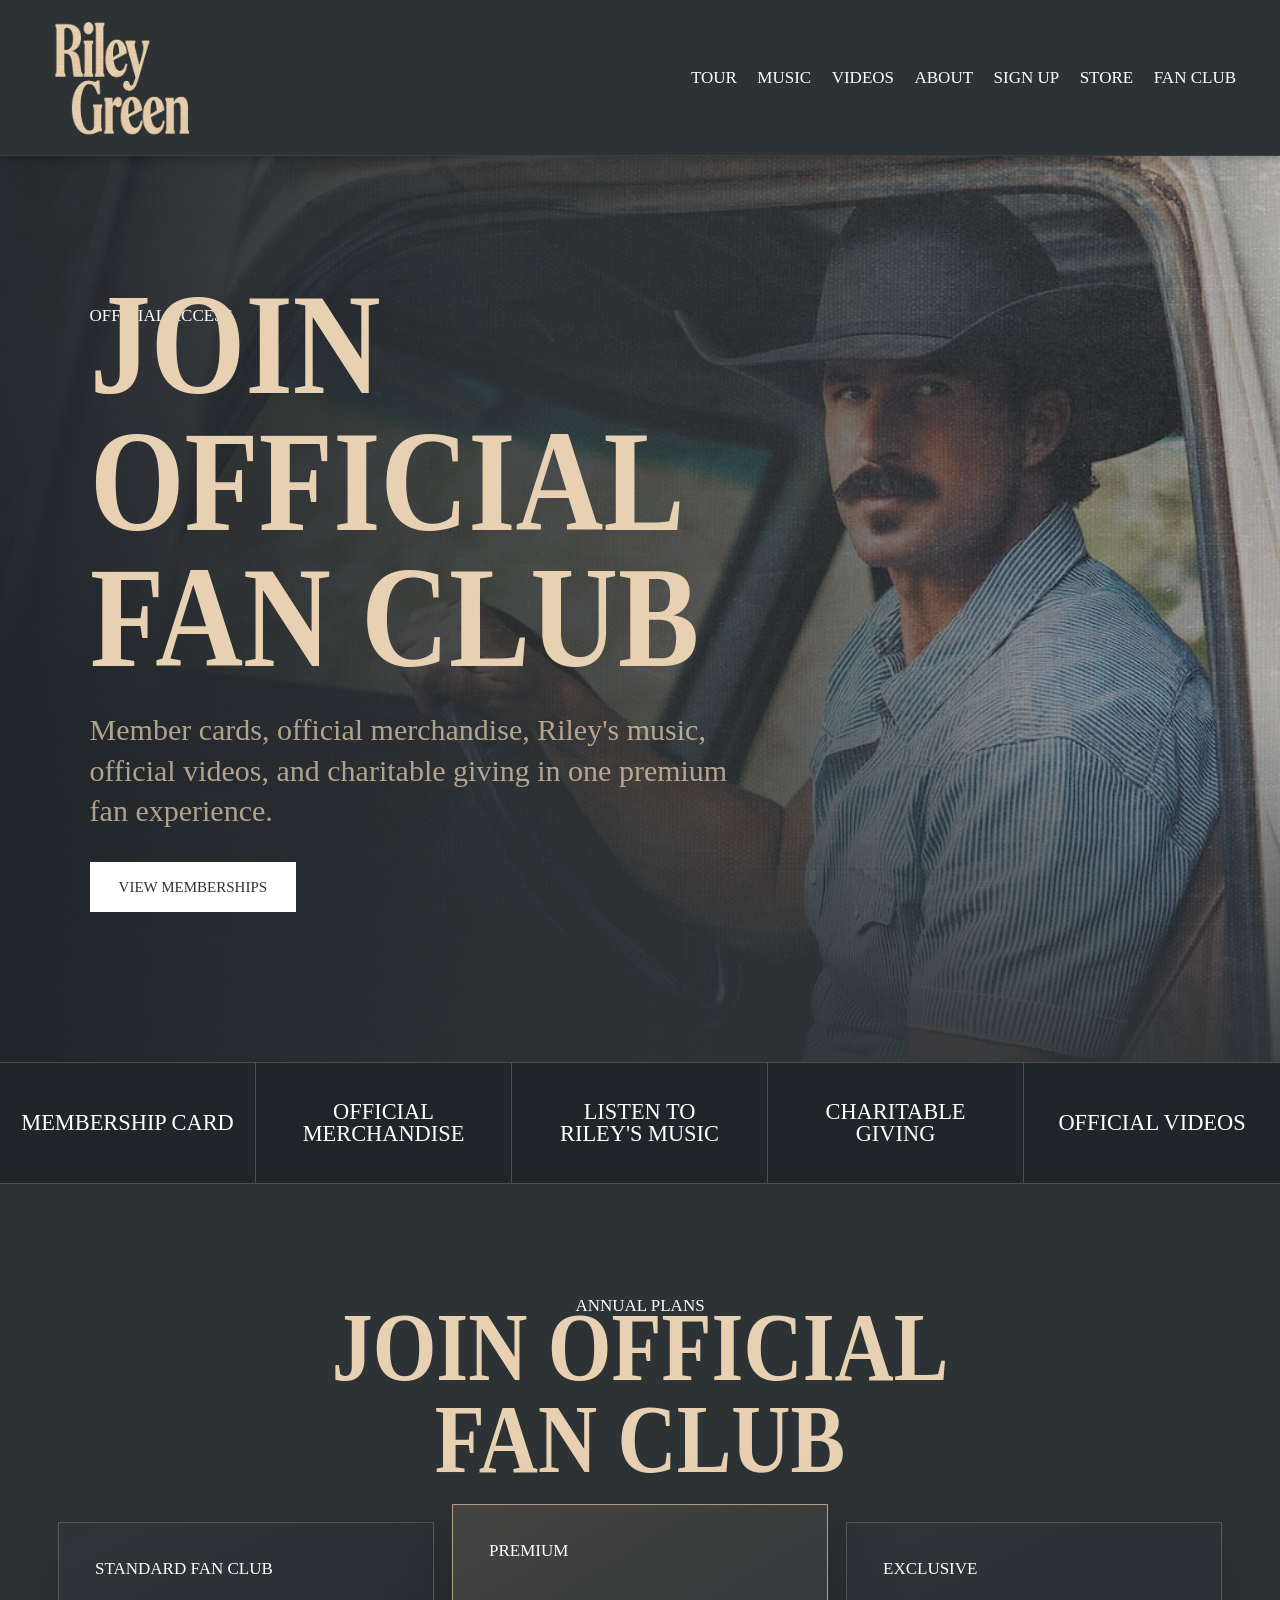
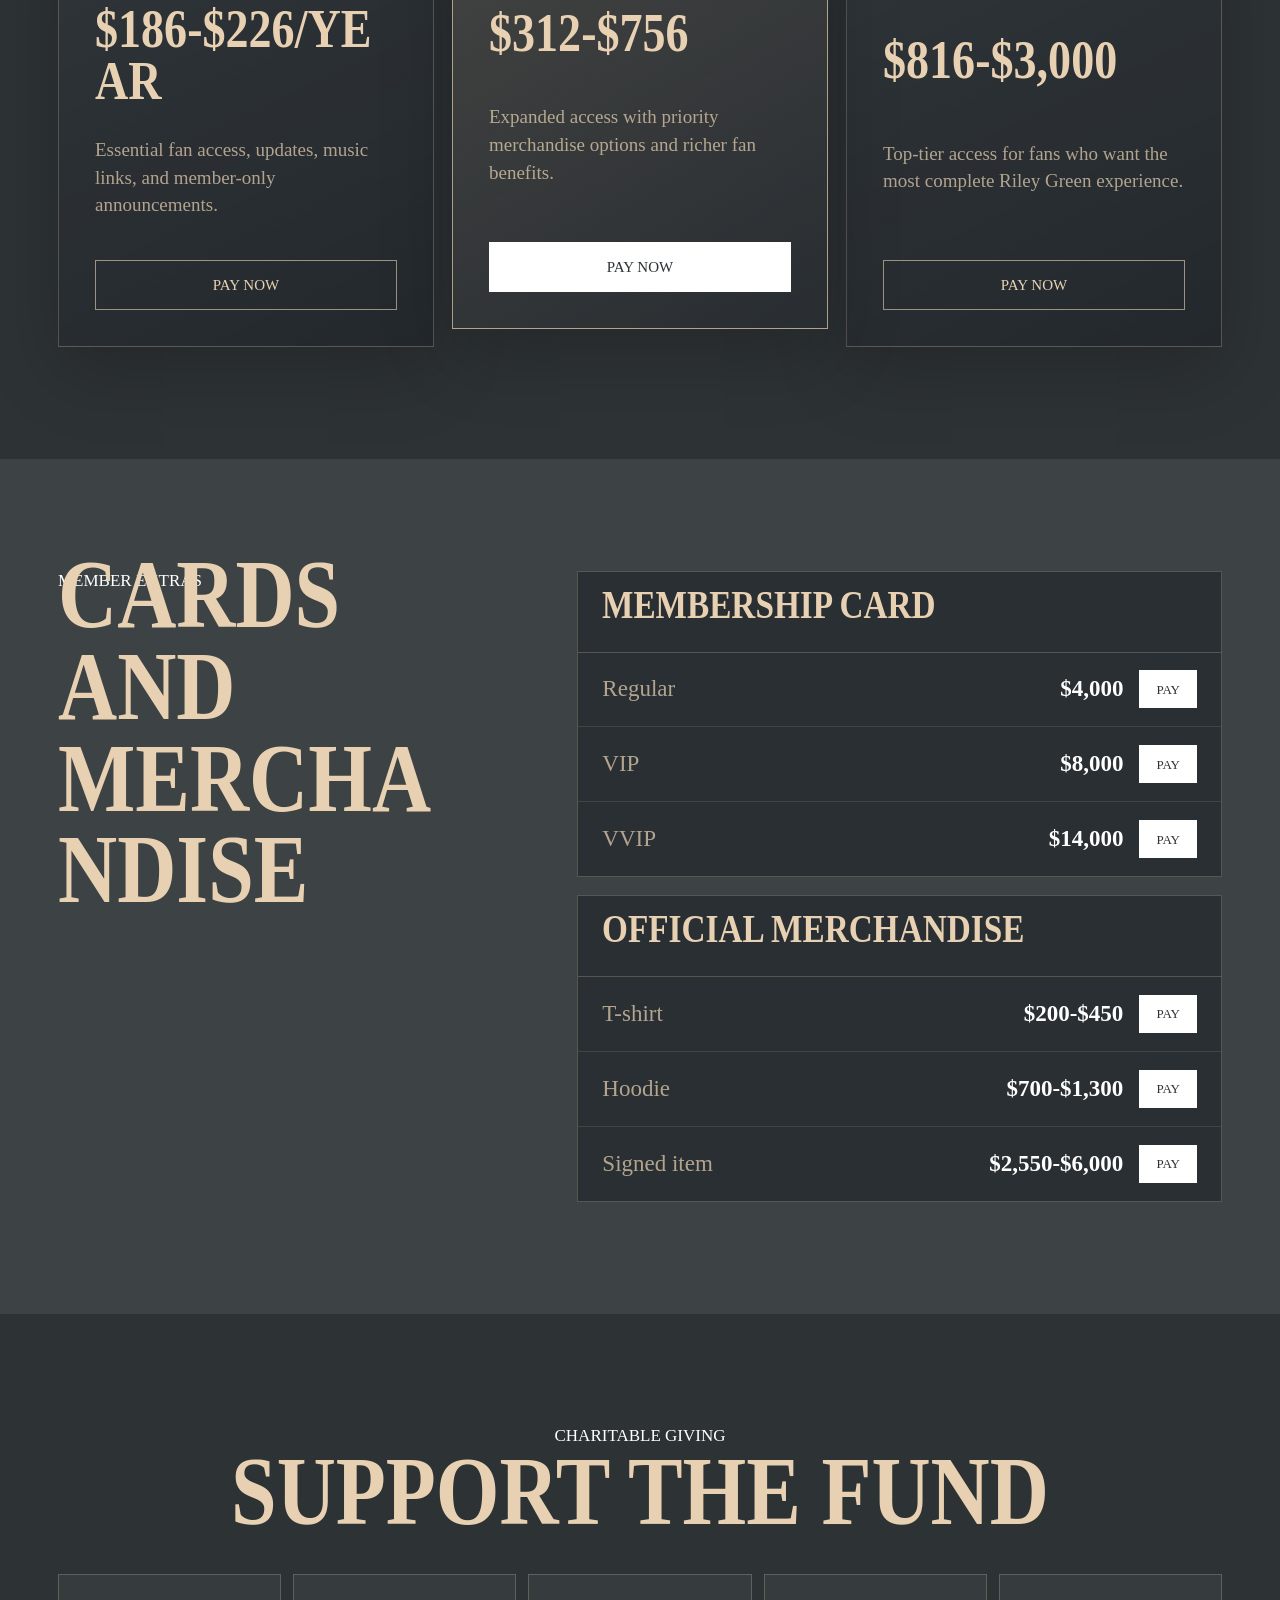
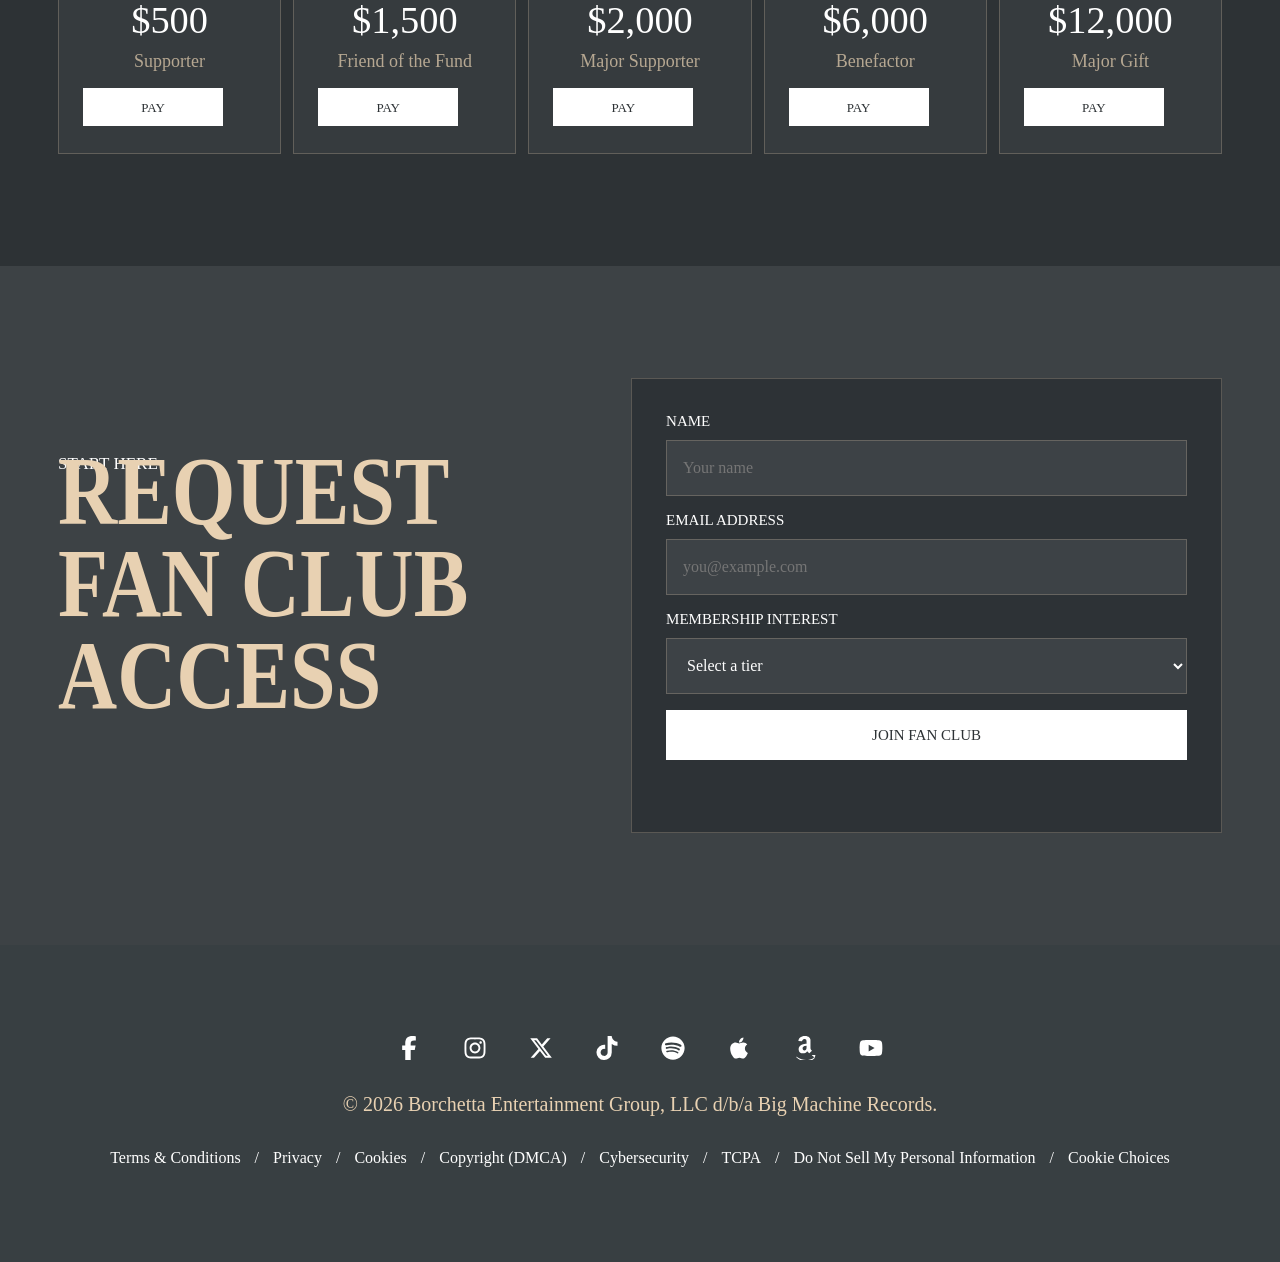
==== fan-club/index.html @ ef10ba8e "Add clean fan club URL" ====
<!doctype html>
<html lang="en">
  <head>
    <meta charset="utf-8" />
    <meta name="viewport" content="width=device-width, initial-scale=1" />
    <title>Join Official Fan Club | Riley Green</title>
    <meta
      name="description"
      content="Join the Riley Green official fan club with memberships, merchandise, charitable giving, music, and videos."
    />
    <meta name="theme-color" content="#2d3235" />
    <link rel="icon" href="../favicon.ico" />
    <link rel="preconnect" href="https://use.typekit.net" crossorigin />
    <link rel="stylesheet" href="https://use.typekit.net/xpm1bbq.css" />
    <link rel="stylesheet" href="../styles.css" />
  </head>
  <body>
    <a class="skip-link" href="#main-content">Skip to main content</a>

    <header class="site-header">
      <a class="logo-link" href="../" aria-label="Riley Green home">
        <img src="../assets/riley-green-logo.png" alt="Riley Green" />
      </a>
      <button class="menu-button" type="button" aria-expanded="false" aria-controls="site-nav" data-menu>
        <span></span>
        <span></span>
        <span></span>
      </button>
      <nav class="site-nav" id="site-nav" aria-label="Main navigation" data-nav>
        <a href="../#tour">Tour</a>
        <a href="../#music">Music</a>
        <a href="../#videos">Videos</a>
        <a href="../#about">About</a>
        <a href="../#signup">Sign Up</a>
        <a href="https://store.rileygreenmusic.com/" target="_blank" rel="noreferrer">Store</a>
        <a href="./" aria-current="page">Fan Club</a>
      </nav>
    </header>

    <main id="main-content">
      <section class="fan-hero">
        <picture>
          <source media="(max-width: 720px)" srcset="../assets/thats-just-me-hero-mobile.jpg" />
          <img src="../assets/thats-just-me-hero-desktop.jpg" alt="Riley Green" />
        </picture>
        <div class="fan-hero-shade"></div>
        <div class="fan-hero-content">
          <p class="kicker">Official access</p>
          <h1><span>Join Official</span><span>Fan Club</span></h1>
          <p>
            Member cards, official merchandise, Riley's music, official videos,
            and charitable giving in one premium fan experience.
          </p>
          <a class="button light" href="#membership">View memberships</a>
        </div>
      </section>

      <section class="fan-perks" aria-label="Fan club benefits">
        <div class="perk">Membership Card</div>
        <div class="perk">Official Merchandise</div>
        <div class="perk">Listen to Riley's Music</div>
        <div class="perk">Charitable Giving</div>
        <div class="perk">Official Videos</div>
      </section>

      <section class="fan-section" id="membership" data-bg="primary">
        <div class="section-inner">
          <div class="fan-heading">
            <p class="kicker">Annual plans</p>
            <h2><span>Join official</span><span>fan club</span></h2>
          </div>
          <div class="tier-grid">
            <article class="tier-card">
              <p class="tier-label">Standard fan club</p>
              <h3>$186-$226/year</h3>
              <p>Essential fan access, updates, music links, and member-only announcements.</p>
              <button class="button outline" type="button" data-pay-item="Standard fan club" data-pay-min="186" data-pay-max="226" data-pay-period="year">
                Pay now
              </button>
            </article>
            <article class="tier-card premium-tier">
              <p class="tier-label">Premium</p>
              <h3>$312-$756</h3>
              <p>Expanded access with priority merchandise options and richer fan benefits.</p>
              <button class="button light" type="button" data-pay-item="Premium fan club" data-pay-min="312" data-pay-max="756">
                Pay now
              </button>
            </article>
            <article class="tier-card">
              <p class="tier-label">Exclusive</p>
              <h3>$816-$3,000</h3>
              <p>Top-tier access for fans who want the most complete Riley Green experience.</p>
              <button class="button outline" type="button" data-pay-item="Exclusive fan club" data-pay-min="816" data-pay-max="3000">
                Pay now
              </button>
            </article>
          </div>
        </div>
      </section>

      <section class="fan-section fan-pricing" data-bg="alt">
        <div class="section-inner fan-split">
          <div>
            <p class="kicker">Member extras</p>
            <h2>Cards and merchandise</h2>
          </div>
          <div class="price-panels">
            <article class="price-panel">
              <h3>Membership Card</h3>
              <div class="price-row">
                <span>Regular</span><strong>$4,000</strong>
                <button class="small-button pay-row-button" type="button" data-pay-item="Regular membership card" data-pay-amount="4000">Pay</button>
              </div>
              <div class="price-row">
                <span>VIP</span><strong>$8,000</strong>
                <button class="small-button pay-row-button" type="button" data-pay-item="VIP membership card" data-pay-amount="8000">Pay</button>
              </div>
              <div class="price-row">
                <span>VVIP</span><strong>$14,000</strong>
                <button class="small-button pay-row-button" type="button" data-pay-item="VVIP membership card" data-pay-amount="14000">Pay</button>
              </div>
            </article>
            <article class="price-panel">
              <h3>Official Merchandise</h3>
              <div class="price-row">
                <span>T-shirt</span><strong>$200-$450</strong>
                <button class="small-button pay-row-button" type="button" data-pay-item="Official T-shirt" data-pay-min="200" data-pay-max="450">Pay</button>
              </div>
              <div class="price-row">
                <span>Hoodie</span><strong>$700-$1,300</strong>
                <button class="small-button pay-row-button" type="button" data-pay-item="Official hoodie" data-pay-min="700" data-pay-max="1300">Pay</button>
              </div>
              <div class="price-row">
                <span>Signed item</span><strong>$2,550-$6,000</strong>
                <button class="small-button pay-row-button" type="button" data-pay-item="Signed item" data-pay-min="2550" data-pay-max="6000">Pay</button>
              </div>
            </article>
          </div>
        </div>
      </section>

      <section class="fan-section giving-section" data-bg="primary">
        <div class="section-inner">
          <div class="fan-heading">
            <p class="kicker">Charitable giving</p>
            <h2>Support the fund</h2>
          </div>
          <div class="giving-grid">
            <article>
              <span>$500</span><strong>Supporter</strong>
              <button class="small-button pay-row-button" type="button" data-pay-item="Supporter charitable giving" data-pay-amount="500">Pay</button>
            </article>
            <article>
              <span>$1,500</span><strong>Friend of the Fund</strong>
              <button class="small-button pay-row-button" type="button" data-pay-item="Friend of the Fund charitable giving" data-pay-amount="1500">Pay</button>
            </article>
            <article>
              <span>$2,000</span><strong>Major Supporter</strong>
              <button class="small-button pay-row-button" type="button" data-pay-item="Major Supporter charitable giving" data-pay-amount="2000">Pay</button>
            </article>
            <article>
              <span>$6,000</span><strong>Benefactor</strong>
              <button class="small-button pay-row-button" type="button" data-pay-item="Benefactor charitable giving" data-pay-amount="6000">Pay</button>
            </article>
            <article>
              <span>$12,000</span><strong>Major Gift</strong>
              <button class="small-button pay-row-button" type="button" data-pay-item="Major Gift charitable giving" data-pay-amount="12000">Pay</button>
            </article>
          </div>
        </div>
      </section>

      <section class="fan-section join-form-section" id="join-form" data-bg="alt">
        <div class="section-inner signup-grid">
          <div>
            <p class="kicker">Start here</p>
            <h2>Request fan club access</h2>
          </div>
          <form class="signup-form" data-signup>
            <label>
              <span>Name</span>
              <input type="text" name="name" autocomplete="name" placeholder="Your name" required />
            </label>
            <label>
              <span>Email address</span>
              <input type="email" name="email" autocomplete="email" placeholder="you@example.com" required />
            </label>
            <label>
              <span>Membership interest</span>
              <select name="membership" required>
                <option value="">Select a tier</option>
                <option>Standard fan club</option>
                <option>Premium</option>
                <option>Exclusive</option>
              </select>
            </label>
            <button class="button light" type="submit">Join fan club</button>
            <p data-form-note></p>
          </form>
        </div>
      </section>
    </main>

    <div class="payment-modal" data-payment-modal aria-hidden="true">
      <div class="payment-backdrop" data-close-payment></div>
      <section class="payment-sheet" role="dialog" aria-modal="true" aria-labelledby="payment-title">
        <button class="payment-close" type="button" data-close-payment aria-label="Close payment checkout">&times;</button>
        <div class="payment-heading">
          <p class="kicker">BNB Smart Chain checkout</p>
          <h2 id="payment-title">Complete payment</h2>
          <p>Payment address stays available for <strong>45 minutes</strong>. Send the exact BNB Smart Chain BEP20 amount, then paste your transaction hash for review.</p>
        </div>

        <div class="payment-summary">
          <div>
            <span>Selected item</span>
            <strong data-payment-item>Fan club item</strong>
          </div>
          <label class="payment-amount-field" data-payment-range-field hidden>
            <span>Amount in USD</span>
            <select data-payment-amount-select></select>
          </label>
          <div>
            <span>USD total</span>
            <strong data-payment-usd>$0</strong>
          </div>
          <div>
            <span>BNB amount</span>
            <strong data-payment-btc>0.00000000 BNB</strong>
          </div>
        </div>

        <div class="payment-rate">
          Fixed test conversion: <strong data-payment-rate>1 BNB = $600</strong>
        </div>

        <div class="payment-grid">
          <div class="payment-qr" aria-label="BNB Smart Chain BEP20 QR code">
            <div class="chain-badge">BNB Smart Chain <span>BEP20</span></div>
            <img src="" alt="BNB Smart Chain BEP20 payment QR code" data-payment-qr hidden />
            <div data-payment-qr-placeholder>
              <span>QR</span>
              <small>Send barcode/QR image to replace this test placeholder.</small>
            </div>
          </div>
          <div class="payment-address-card">
            <span>BNB Smart Chain BEP20 payment address</span>
            <code data-payment-address>0x610E3eA14ED16023b0C20dC4F214579982FF137E</code>
            <button class="small-button" type="button" data-copy-payment>Copy address</button>
            <p data-copy-note></p>
          </div>
        </div>

        <div class="payment-timer" data-payment-timer>45:00 remaining</div>

        <form class="payment-confirm-form" data-payment-form>
          <label>
            <span>Transaction hash</span>
            <input type="text" name="txHash" placeholder="Paste BNB Smart Chain transaction hash" required />
          </label>
          <button class="button light" type="submit">I have paid</button>
          <p data-payment-note></p>
        </form>
      </section>
    </div>

    <footer class="site-footer">
      <div class="social-links" aria-label="Social links">
        <a class="social-link" href="https://www.facebook.com/RileyGreenMusic" target="_blank" rel="noreferrer" aria-label="Facebook">
          <svg viewBox="0 0 320 512" aria-hidden="true"><path d="M80 299.3V512h116V299.3h86.5l18-97.8H196v-34.6c0-51.7 20.3-71.5 72.7-71.5 16.3 0 29.4.4 37 1.2V7.9C291.4 4 256.4 0 236.2 0 129.3 0 80 50.5 80 159.4v42.1H14v97.8h66z" /></svg>
          <span>Facebook</span>
        </a>
        <a class="social-link" href="https://www.instagram.com/rileyduckman" target="_blank" rel="noreferrer" aria-label="Instagram">
          <svg viewBox="0 0 448 512" aria-hidden="true"><path d="M224.1 141c-63.6 0-114.9 51.3-114.9 114.9s51.3 114.9 114.9 114.9S339 319.5 339 255.9 287.7 141 224.1 141zm0 189.6c-41.1 0-74.7-33.5-74.7-74.7s33.5-74.7 74.7-74.7 74.7 33.5 74.7 74.7-33.6 74.7-74.7 74.7zm146.4-194.3c0 14.9-12 26.8-26.8 26.8s-26.8-12-26.8-26.8 12-26.8 26.8-26.8 26.8 12 26.8 26.8zm76.1 27.2c-1.7-35.9-9.9-67.7-36.2-93.9-26.2-26.2-58-34.4-93.9-36.2-37-2.1-147.9-2.1-184.9 0-35.8 1.7-67.6 9.9-93.9 36.1s-34.4 58-36.2 93.9c-2.1 37-2.1 147.9 0 184.9 1.7 35.9 9.9 67.7 36.2 93.9s58 34.4 93.9 36.2c37 2.1 147.9 2.1 184.9 0 35.9-1.7 67.7-9.9 93.9-36.2 26.2-26.2 34.4-58 36.2-93.9 2.1-37 2.1-147.8 0-184.8zM398.8 388c-7.8 19.6-22.9 34.7-42.6 42.6-29.5 11.7-99.5 9-132.1 9s-102.7 2.6-132.1-9c-19.6-7.8-34.7-22.9-42.6-42.6-11.7-29.5-9-99.5-9-132.1s-2.6-102.7 9-132.1c7.8-19.6 22.9-34.7 42.6-42.6 29.5-11.7 99.5-9 132.1-9s102.7-2.6 132.1 9c19.6 7.8 34.7 22.9 42.6 42.6 11.7 29.5 9 99.5 9 132.1s2.7 102.7-9 132.1z" /></svg>
          <span>Instagram</span>
        </a>
        <a class="social-link" href="https://twitter.com/RileyGreenMusic" target="_blank" rel="noreferrer" aria-label="X">
          <svg viewBox="0 0 512 512" aria-hidden="true"><path d="M389.2 48h70.6L305.6 224.2 487 464H345L233.7 318.6 106.5 464H35.8l164.9-188.5L26.8 48h145.6l100.5 132.9L389.2 48zm-24.8 373.8h39.1L151.1 88h-42l255.3 333.8z" /></svg>
          <span>X</span>
        </a>
        <a class="social-link" href="https://www.tiktok.com/@rileyduckman" target="_blank" rel="noreferrer" aria-label="TikTok">
          <svg viewBox="0 0 448 512" aria-hidden="true"><path d="M448 209.9a210.1 210.1 0 0 1-122.8-39.3v178.8A162.6 162.6 0 1 1 185 188.3v89.9a74.6 74.6 0 1 0 52.2 71.2V0h88a121.2 121.2 0 0 0 1.9 22.2A122.2 122.2 0 0 0 381 102.4a121.4 121.4 0 0 0 67 20.1v87.4z" /></svg>
          <span>TikTok</span>
        </a>
        <a class="social-link" href="https://open.spotify.com/artist/2QMsj4XJ7ne2hojxt6v5eb" target="_blank" rel="noreferrer" aria-label="Spotify">
          <svg viewBox="0 0 496 512" aria-hidden="true"><path d="M248 8C111.1 8 0 119.1 0 256s111.1 248 248 248 248-111.1 248-248S384.9 8 248 8zm100.7 364.9c-4.2 0-6.8-1.3-10.7-3.6-62.4-37.6-135-39.2-206.7-24.5-3.9 1-9 2.6-11.9 2.6-9.7 0-15.8-7.7-15.8-15.8 0-10.3 6.1-15.2 13.6-16.8 81.9-18.1 165.6-16.5 237 26.2 6.1 3.9 9.7 7.4 9.7 16.5s-7.1 15.4-15.2 15.4zm26.9-65.6c-5.2 0-8.7-2.3-12.3-4.2-62.5-37-155.7-51.9-238.6-29.4-4.8 1.3-7.4 2.6-11.9 2.6-10.7 0-19.4-8.7-19.4-19.4s5.2-17.8 15.5-20.7c27.8-7.8 56.2-13.6 97.8-13.6 64.9 0 127.6 16.1 177 45.5 8.1 4.8 11.3 11 11.3 19.7-.1 10.8-8.5 19.5-19.4 19.5zm31-76.2c-5.2 0-8.4-1.3-12.9-3.9-71.2-42.5-198.5-52.7-280.9-29.7-3.6 1-8.1 2.6-12.9 2.6-13.2 0-23.3-10.3-23.3-23.6 0-13.6 8.4-21.3 17.4-23.9 35.2-10.3 74.6-15.2 117.5-15.2 73 0 149.5 15.2 205.4 47.8 7.8 4.5 12.9 10.7 12.9 22.6 0 13.6-11 23.3-23.2 23.3z" /></svg>
          <span>Spotify</span>
        </a>
        <a class="social-link" href="https://music.apple.com/us/artist/riley-green/662432971" target="_blank" rel="noreferrer" aria-label="Apple Music">
          <svg viewBox="0 0 384 512" aria-hidden="true"><path d="M318.7 268.7c-.2-36.7 16.4-64.4 50-84.8-18.8-26.9-47.2-41.7-84.7-44.6-35.5-2.8-74.3 20.7-88.5 20.7-15 0-49.4-19.7-76.4-19.7C63.3 141.2 4 184.8 4 273.5c0 26.2 4.8 53.3 14.4 81.2 12.8 36.7 59 126.7 107.2 125.2 25.2-.6 43-17.9 75.8-17.9 31.8 0 48.3 17.9 76.4 17.9 48.6-.7 90.4-82.5 102.6-119.3-65.2-30.7-61.7-89.1-61.7-91.9zM262.1 104.5c27.3-32.4 24.8-61.9 24-72.5-24.1 1.4-52 16.4-67.9 34.9-17.5 19.8-27.8 44.3-25.6 71.9 26.1 2 49.9-11.4 69.5-34.3z" /></svg>
          <span>Apple Music</span>
        </a>
        <a class="social-link" href="https://music.amazon.com/artists/B00DFRX1P6" target="_blank" rel="noreferrer" aria-label="Amazon Music">
          <svg viewBox="0 0 448 512" aria-hidden="true"><path d="M257.2 162.7c-48.7 1.8-169.5 15.5-169.5 117.5 0 109.5 138.3 114 183.5 43.2 6.5 10.2 35.4 37.4 45.3 46.8l56.8-56.1s-32.5-25.5-32.5-53.3V83.1C340.8 52 311.2 0 221.8 0 132.9 0 84.3 55.8 84.3 104.7l73.9 6.8c16.4-49.5 53.8-49.5 53.8-49.5 40.7-.1 45.2 29.9 45.2 56.6v44.1zm0 86.8c0 80-84.2 68-84.2 17.2 0-47.2 50.5-56.8 84.2-57.9v40.7zM441.7 405.6c-4.4-5.5-47.6-1.7-66.1 1.3-5.6.8-6.5 4.2-1.7 7.5 7.4 5.2 24.2 12.8 31.3 20.3 7.2 7.5 5.9 22.4 11.1 29.9 3.2 4.7 7.1 4.6 10.2-1 20.4-36.4 20.2-52.5 15.2-58zM407.4 468.2C334.1 513.6 235.8 522.3 151 497c-35.8-10.7-72.4-28.7-105.9-55.1-6.2-4.9-11.4 2.8-6 9 29.9 34.8 73.7 60.9 117.2 75.8 86.5 29.8 197.2 17.7 264.9-46.3 7.9-7.4 1.9-18-13.8-12.2z" /></svg>
          <span>Amazon Music</span>
        </a>
        <a class="social-link" href="https://www.youtube.com/channel/UCSaJ4_YK4luUvkc9lDrwfKg" target="_blank" rel="noreferrer" aria-label="YouTube">
          <svg viewBox="0 0 576 512" aria-hidden="true"><path d="M549.7 124.1c-6.3-23.7-24.8-42.3-48.3-48.6C458.8 64 288 64 288 64S117.2 64 74.6 75.5c-23.5 6.3-42 24.9-48.3 48.6C14.9 167 14.9 256.4 14.9 256.4s0 89.4 11.4 132.3c6.3 23.7 24.8 41.5 48.3 47.8C117.2 448 288 448 288 448s170.8 0 213.4-11.5c23.5-6.3 42-24.2 48.3-47.8 11.4-42.9 11.4-132.3 11.4-132.3s0-89.4-11.4-132.3zM232.2 337.6V175.2l142.7 81.2-142.7 81.2z" /></svg>
          <span>YouTube</span>
        </a>
      </div>
      <p>&copy; 2026 Borchetta Entertainment Group, LLC d/b/a Big Machine Records.</p>
      <nav class="footer-legal" aria-label="Legal links">
        <a href="#">Terms &amp; Conditions</a>
        <a href="#">Privacy</a>
        <a href="#">Cookies</a>
        <a href="#">Copyright (DMCA)</a>
        <a href="#">Cybersecurity</a>
        <a href="#">TCPA</a>
        <a href="#">Do Not Sell My Personal Information</a>
        <a href="#">Cookie Choices</a>
      </nav>
    </footer>

    <script src="../script.js"></script>
  </body>
</html>
---- styles.css ----
:root {
  --bg: #2d3235;
  --bg-alt: #3d4245;
  --cream: #e8d1b2;
  --white: #ffffff;
  --muted: rgba(232, 209, 178, 0.72);
  --line: rgba(232, 209, 178, 0.24);
  --display: "spirits-neutral", "Cooper Black", Georgia, serif;
  --body: "chaparral-pro", Georgia, serif;
  color-scheme: dark;
}

* {
  box-sizing: border-box;
}

html {
  scroll-behavior: smooth;
}

body {
  margin: 0;
  color: var(--cream);
  background: var(--bg);
  font-family: var(--body);
  overflow-x: hidden;
}

body.splash-open {
  overflow: hidden;
}

img {
  display: block;
  max-width: 100%;
}

a {
  color: inherit;
}

button,
input,
select {
  font: inherit;
}

.skip-link {
  position: fixed;
  left: 16px;
  top: -120px;
  z-index: 200;
  background: var(--cream);
  color: var(--bg);
  padding: 10px 14px;
}

.skip-link:focus {
  top: 16px;
}

.splash {
  position: fixed;
  inset: 0;
  z-index: 100;
  display: grid;
  place-items: center;
  min-height: 100dvh;
  overflow: auto;
  background: var(--bg);
  transition: opacity 450ms ease, visibility 450ms ease;
}

.splash.is-hidden {
  opacity: 0;
  visibility: hidden;
  pointer-events: none;
}

.splash picture,
.splash img:not(.splash-logo),
.splash-tint {
  position: absolute;
  inset: 0;
  width: 100%;
  height: 100%;
}

.splash img:not(.splash-logo) {
  object-fit: cover;
  object-position: top center;
}

.splash-tint {
  background: rgba(45, 50, 53, 0.78);
}

.splash-content {
  position: relative;
  z-index: 1;
  width: min(720px, calc(100% - 32px));
  padding: 48px 20px;
  text-align: center;
}

.splash-logo {
  width: min(440px, 78vw);
  margin: 0 auto 28px;
}

.splash-content h1 {
  max-width: 900px;
  margin: 10px auto 32px;
  font-size: clamp(48px, 8vw, 112px);
  line-height: 1.02;
}

.splash-content .kicker {
  margin-bottom: 18px;
}

.kicker,
.site-nav,
.button,
.small-button,
.section-link,
.signup-form span,
.social-links {
  font-family: var(--display);
  text-transform: uppercase;
}

.kicker {
  margin: 0 0 14px;
  color: var(--white);
  font-size: 17px;
}

h1,
h2,
h3,
p {
  margin-top: 0;
}

h1,
h2,
h3 {
  color: var(--cream);
  font-family: var(--display);
  font-weight: 700;
  line-height: 0.95;
  text-transform: uppercase;
  transform: scaleY(1.18);
  transform-origin: bottom;
  overflow-wrap: anywhere;
  text-wrap: balance;
}

h1 {
  margin-bottom: 32px;
  font-size: clamp(48px, 9vw, 128px);
}

h2 {
  margin-bottom: 36px;
  font-size: clamp(34px, 6.4vw, 86px);
}

h3 {
  margin-bottom: 8px;
  font-size: clamp(23px, 2.6vw, 38px);
}

.site-header {
  position: sticky;
  top: 0;
  z-index: 70;
  display: flex;
  align-items: center;
  justify-content: space-between;
  gap: clamp(16px, 2.6vw, 28px);
  padding: 12px clamp(20px, 4vw, 44px);
  background: var(--bg);
  border-bottom: 1px solid rgba(61, 66, 69, 0.7);
  box-shadow: 0 2px 12px rgba(0, 0, 0, 0.28);
}

.logo-link {
  flex: 0 0 auto;
}

.logo-link img {
  width: clamp(128px, 13vw, 160px);
}

.site-nav {
  display: flex;
  flex-wrap: wrap;
  justify-content: flex-end;
  gap: 12px clamp(14px, 1.6vw, 22px);
  color: var(--white);
  font-size: clamp(14px, 1.35vw, 17px);
  line-height: 1.05;
}

.site-nav a,
.section-link,
.social-links a {
  text-decoration: none;
  transition: color 180ms ease;
}

.site-nav a:hover,
.section-link:hover,
.social-links a:hover {
  color: var(--cream);
}

.menu-button {
  display: none;
  width: 44px;
  height: 44px;
  border: 0;
  background: transparent;
  color: var(--white);
  cursor: pointer;
}

.menu-button span {
  display: block;
  width: 24px;
  height: 2px;
  margin: 6px auto;
  background: currentColor;
  transition: transform 220ms ease, opacity 220ms ease;
}

.menu-button.is-open span:nth-child(1) {
  transform: translateY(8px) rotate(45deg);
}

.menu-button.is-open span:nth-child(2) {
  opacity: 0;
}

.menu-button.is-open span:nth-child(3) {
  transform: translateY(-8px) rotate(-45deg);
}

.hero {
  position: relative;
  min-height: calc(100svh - 73px);
  display: grid;
  place-items: center;
  overflow: hidden;
  text-align: center;
}

.hero picture,
.hero-image,
.hero-shade {
  position: absolute;
  inset: 0;
  width: 100%;
  height: 100%;
}

.hero-image {
  object-fit: cover;
  object-position: top center;
}

.hero-shade {
  background: linear-gradient(180deg, rgba(45, 50, 53, 0.22), rgba(45, 50, 53, 0.68));
}

.hero-content {
  position: relative;
  z-index: 1;
  width: min(940px, calc(100% - 40px));
  margin-top: 12vh;
}

.hero-content img {
  width: min(520px, 74vw);
  margin: 0 auto 30px;
  filter: drop-shadow(0 6px 18px rgba(0, 0, 0, 0.45));
}

.hero-actions,
.splash-actions {
  display: flex;
  flex-wrap: wrap;
  justify-content: center;
  gap: 14px;
}

.button,
.small-button {
  display: inline-flex;
  align-items: center;
  justify-content: center;
  min-height: 50px;
  border: 1px solid transparent;
  padding: 15px 28px 13px;
  font-size: 15px;
  line-height: 1;
  text-decoration: none;
  cursor: pointer;
  transition: background 180ms ease, border-color 180ms ease, color 180ms ease, transform 180ms ease;
}

.button:hover,
.small-button:hover {
  transform: translateY(-1px);
}

.button.light,
.small-button {
  background: var(--white);
  color: var(--bg);
}

.button.outline,
.button.ghost {
  border-color: rgba(232, 209, 178, 0.62);
  background: transparent;
  color: var(--cream);
}

.button.outline:hover,
.button.ghost:hover {
  background: var(--cream);
  color: var(--bg);
}

.feature-banner {
  position: relative;
  min-height: min(62vw, 620px);
  display: grid;
  align-items: end;
  overflow: hidden;
  background: var(--bg-alt);
}

.feature-banner picture,
.feature-banner img {
  position: absolute;
  inset: 0;
  width: 100%;
  height: 100%;
}

.feature-banner img {
  object-fit: cover;
  object-position: center;
}

.feature-copy {
  position: relative;
  z-index: 1;
  width: min(520px, calc(100% - 40px));
  margin: 0 0 clamp(30px, 7vw, 84px) clamp(20px, 8vw, 116px);
}

.feature-copy h2 {
  margin-bottom: 24px;
}

.section,
.video-strip,
.signup-section {
  padding: clamp(64px, 9vw, 110px) clamp(20px, 5vw, 58px);
}

[data-bg="primary"] {
  background: var(--bg);
}

[data-bg="alt"] {
  background: var(--bg-alt);
}

.section-inner {
  width: min(1280px, 100%);
  margin: 0 auto;
}

.section-inner > h2 {
  text-align: center;
}

.tour-list {
  display: grid;
  gap: 0;
  border-top: 1px solid var(--line);
}

.tour-row {
  display: grid;
  grid-template-columns: 120px minmax(0, 1fr) auto;
  gap: 24px;
  align-items: center;
  min-height: 108px;
  border-bottom: 1px solid var(--line);
}

.tour-row time {
  color: var(--white);
  font-family: var(--display);
  font-size: 20px;
  text-transform: uppercase;
}

.tour-row p {
  margin-bottom: 0;
  color: var(--muted);
  font-size: 18px;
}

.section-link {
  display: table;
  margin: 34px auto 0;
  border-bottom: 1px solid currentColor;
  color: var(--white);
  font-size: 18px;
}

.music-grid {
  display: grid;
  grid-template-columns: 1.12fr 1fr 1fr;
  gap: 18px;
}

.music-item {
  position: relative;
  min-height: 420px;
  display: grid;
  align-items: end;
  overflow: hidden;
  color: var(--cream);
  text-decoration: none;
  background: #20252a;
}

.music-item.large {
  min-height: 560px;
}

.music-item img {
  position: absolute;
  inset: 0;
  width: 100%;
  height: 100%;
  object-fit: cover;
  transition: transform 500ms ease, filter 500ms ease;
}

.music-item::after {
  content: "";
  position: absolute;
  inset: 0;
  background: linear-gradient(180deg, transparent 30%, rgba(0, 0, 0, 0.68));
}

.music-item span {
  position: relative;
  z-index: 1;
  padding: 24px;
  font-family: var(--display);
  font-size: clamp(26px, 3.6vw, 52px);
  line-height: 0.95;
  text-transform: uppercase;
  overflow-wrap: anywhere;
  text-wrap: balance;
}

.music-item:hover img,
.video-tile:hover img {
  transform: scale(1.04);
  filter: brightness(1.05);
}

.video-grid {
  display: grid;
  grid-template-columns: repeat(2, minmax(0, 1fr));
  gap: 18px;
}

.video-tile {
  position: relative;
  min-height: 430px;
  display: grid;
  place-items: center;
  overflow: hidden;
  color: var(--cream);
  text-decoration: none;
  background: #20252a;
}

.video-tile img {
  position: absolute;
  inset: 0;
  width: 100%;
  height: 100%;
  object-fit: cover;
  transition: transform 500ms ease, filter 500ms ease;
}

.video-tile::after {
  content: "";
  position: absolute;
  inset: 0;
  background: rgba(0, 0, 0, 0.36);
}

.play {
  position: relative;
  z-index: 1;
  width: 78px;
  height: 78px;
  border: 2px solid var(--cream);
  border-radius: 50%;
  background: rgba(45, 50, 53, 0.32);
}

.play::after {
  content: "";
  position: absolute;
  left: 31px;
  top: 23px;
  width: 0;
  height: 0;
  border-top: 15px solid transparent;
  border-bottom: 15px solid transparent;
  border-left: 22px solid var(--cream);
}

.video-tile strong {
  position: absolute;
  left: 24px;
  bottom: 22px;
  z-index: 1;
  font-family: var(--display);
  max-width: calc(100% - 48px);
  font-size: clamp(26px, 3.4vw, 48px);
  line-height: 1;
  text-transform: uppercase;
  overflow-wrap: anywhere;
  text-wrap: balance;
}

.about-band {
  min-height: 620px;
  display: grid;
  align-items: center;
  padding: clamp(64px, 10vw, 128px) clamp(20px, 8vw, 112px);
  background:
    linear-gradient(90deg, rgba(45, 50, 53, 0.96), rgba(45, 50, 53, 0.62), rgba(45, 50, 53, 0.2)),
    url("./assets/hero-bg.jpg") center/cover;
}

.about-copy {
  max-width: 720px;
}

.about-copy p:not(.kicker) {
  color: var(--muted);
  font-size: clamp(20px, 2.4vw, 28px);
  line-height: 1.42;
}

.signup-grid {
  display: grid;
  grid-template-columns: minmax(0, 0.9fr) minmax(280px, 1.1fr);
  gap: clamp(30px, 7vw, 90px);
  align-items: center;
}

.signup-form {
  display: grid;
  gap: 16px;
}

.signup-form label {
  display: grid;
  gap: 10px;
}

.signup-form span {
  color: var(--white);
  font-size: 15px;
}

.signup-form input {
  width: 100%;
  min-height: 56px;
  border: 1px solid var(--line);
  padding: 0 16px;
  color: var(--white);
  background: rgba(255, 255, 255, 0.08);
  outline: none;
}

.signup-form select {
  width: 100%;
  min-height: 56px;
  border: 1px solid var(--line);
  padding: 0 16px;
  color: var(--white);
  background: rgba(255, 255, 255, 0.08);
  outline: none;
}

.signup-form option {
  color: var(--bg);
  background: var(--cream);
}

.signup-form input:focus,
.signup-form select:focus {
  border-color: var(--cream);
}

.signup-form p {
  min-height: 22px;
  margin: 0;
  color: var(--muted);
}

.site-footer {
  display: grid;
  justify-items: center;
  gap: 30px;
  padding: clamp(54px, 8vw, 88px) 20px clamp(62px, 8vw, 92px);
  text-align: center;
  background: #383f42;
}

.site-footer img {
  width: min(260px, 70vw);
}

.social-links {
  display: flex;
  flex-wrap: wrap;
  justify-content: center;
  gap: clamp(22px, 4vw, 36px);
  color: var(--white);
}

.social-link {
  position: relative;
  display: inline-grid;
  place-items: center;
  width: 30px;
  height: 30px;
  color: var(--white);
  transition:
    color 180ms ease,
    transform 180ms ease;
}

.social-link svg {
  width: 24px;
  height: 24px;
  fill: currentColor;
}

.social-link span {
  position: absolute;
  width: 1px;
  height: 1px;
  overflow: hidden;
  clip: rect(0 0 0 0);
  clip-path: inset(50%);
  white-space: nowrap;
}

.social-link:hover,
.social-link:focus-visible {
  color: var(--cream);
  transform: translateY(-1px);
  outline: 0;
}

.site-footer p {
  max-width: 920px;
  margin: 0;
  color: var(--cream);
  font-size: clamp(16px, 1.8vw, 20px);
}

.footer-legal {
  display: flex;
  flex-wrap: wrap;
  justify-content: center;
  gap: 10px 0;
  max-width: 1100px;
  color: var(--white);
  font-size: clamp(13px, 1.35vw, 16px);
  line-height: 1.5;
}

.footer-legal a {
  display: inline-flex;
  align-items: center;
  color: inherit;
  text-decoration: none;
  transition: color 180ms ease;
}

.footer-legal a:not(:last-child)::after {
  content: "/";
  padding: 0 14px;
  color: var(--white);
}

.footer-legal a:hover,
.footer-legal a:focus-visible {
  color: var(--cream);
  outline: 0;
}

.fan-hero {
  position: relative;
  min-height: min(820px, calc(100svh - 73px));
  display: grid;
  align-items: end;
  overflow: hidden;
  padding: clamp(92px, 12vw, 150px) clamp(20px, 7vw, 96px);
}

.fan-hero picture,
.fan-hero img,
.fan-hero-shade {
  position: absolute;
  inset: 0;
  width: 100%;
  height: 100%;
}

.fan-hero img {
  object-fit: cover;
  object-position: top center;
}

.fan-hero-shade {
  background:
    linear-gradient(90deg, rgba(32, 37, 42, 0.96), rgba(45, 50, 53, 0.76) 48%, rgba(45, 50, 53, 0.2)),
    linear-gradient(0deg, rgba(45, 50, 53, 0.86), transparent 42%);
}

.fan-hero-content {
  position: relative;
  z-index: 1;
  max-width: 820px;
}

.fan-hero-content h1 {
  margin-bottom: 24px;
  max-width: 900px;
  font-size: clamp(46px, 9.5vw, 132px);
}

.fan-hero-content p:not(.kicker) {
  max-width: min(680px, 100%);
  color: var(--muted);
  font-size: clamp(20px, 2.5vw, 30px);
  line-height: 1.35;
  overflow-wrap: anywhere;
}

.fan-perks {
  display: grid;
  grid-template-columns: repeat(5, minmax(0, 1fr));
  border-top: 1px solid var(--line);
  border-bottom: 1px solid var(--line);
  background: #20252a;
}

.perk {
  min-height: 120px;
  display: grid;
  place-items: center;
  padding: 20px;
  border-right: 1px solid var(--line);
  color: var(--white);
  font-family: var(--display);
  font-size: clamp(17px, 1.75vw, 27px);
  line-height: 1;
  text-align: center;
  text-transform: uppercase;
  overflow-wrap: anywhere;
  text-wrap: balance;
}

.perk:last-child {
  border-right: 0;
}

.fan-section {
  padding: clamp(64px, 9vw, 112px) clamp(20px, 5vw, 58px);
}

.fan-heading {
  max-width: 920px;
  margin: 0 auto 32px;
  text-align: center;
}

.tier-grid {
  display: grid;
  grid-template-columns: repeat(3, minmax(0, 1fr));
  gap: 18px;
}

.tier-card {
  display: grid;
  align-content: space-between;
  gap: 22px;
  min-height: 420px;
  padding: clamp(24px, 3vw, 36px);
  border: 1px solid var(--line);
  background:
    linear-gradient(155deg, rgba(255, 255, 255, 0.07), rgba(255, 255, 255, 0.015)),
    #20252a;
  box-shadow: 0 24px 70px rgba(0, 0, 0, 0.2);
}

.premium-tier {
  border-color: rgba(232, 209, 178, 0.68);
  background:
    linear-gradient(150deg, rgba(232, 209, 178, 0.18), rgba(255, 255, 255, 0.035)),
    #20252a;
  transform: translateY(-18px);
}

.tier-label {
  margin: 0 0 18px;
  color: var(--white);
  font-family: var(--display);
  font-size: 17px;
  text-transform: uppercase;
}

.tier-card h3 {
  font-size: clamp(30px, 3.6vw, 56px);
}

.tier-card p:not(.tier-label) {
  color: var(--muted);
  font-size: 19px;
  line-height: 1.45;
}

.fan-split {
  display: grid;
  grid-template-columns: minmax(0, 0.8fr) minmax(320px, 1.2fr);
  gap: clamp(32px, 7vw, 90px);
  align-items: start;
}

.price-panels {
  display: grid;
  gap: 18px;
}

.price-panel {
  border: 1px solid var(--line);
  background: rgba(32, 37, 42, 0.64);
}

.price-panel h3 {
  margin: 0;
  padding: 24px;
  border-bottom: 1px solid var(--line);
}

.price-row {
  display: flex;
  justify-content: space-between;
  gap: 20px;
  padding: 18px 24px;
  border-bottom: 1px solid rgba(232, 209, 178, 0.13);
  color: var(--muted);
  font-size: clamp(18px, 2vw, 23px);
}

.price-row:last-child {
  border-bottom: 0;
}

.price-row strong {
  color: var(--white);
  overflow-wrap: anywhere;
  text-align: right;
}

.giving-grid {
  display: grid;
  grid-template-columns: repeat(5, minmax(0, 1fr));
  gap: 12px;
}

.giving-grid article {
  min-height: 180px;
  display: grid;
  align-content: center;
  gap: 14px;
  padding: 24px;
  border: 1px solid var(--line);
  background: rgba(255, 255, 255, 0.045);
  text-align: center;
}

.giving-grid span {
  color: var(--white);
  font-family: var(--display);
  font-size: clamp(27px, 3vw, 48px);
  line-height: 1;
  overflow-wrap: anywhere;
}

.giving-grid strong {
  color: var(--muted);
  font-size: 18px;
  font-weight: 400;
}

.join-form-section .signup-form {
  padding: clamp(22px, 3vw, 34px);
  border: 1px solid var(--line);
  background: rgba(32, 37, 42, 0.54);
}

.tier-card .button {
  margin-top: auto;
}

.pay-row-button {
  min-height: 38px;
  padding: 10px 16px;
  font-size: 13px;
  white-space: nowrap;
}

.price-row {
  display: grid;
  grid-template-columns: minmax(0, 1fr) auto auto;
  align-items: center;
  gap: 16px;
}

.giving-grid article {
  gap: 12px;
}

.giving-grid .pay-row-button {
  width: min(140px, 100%);
  margin-top: 4px;
}

.payment-modal {
  position: fixed;
  inset: 0;
  z-index: 100;
  display: grid;
  place-items: center;
  padding: 20px;
  opacity: 0;
  visibility: hidden;
  transition: opacity 180ms ease, visibility 180ms ease;
}

.payment-modal.is-open {
  opacity: 1;
  visibility: visible;
}

.payment-backdrop {
  position: absolute;
  inset: 0;
  background: rgba(16, 18, 20, 0.78);
  backdrop-filter: blur(8px);
}

.payment-sheet {
  position: relative;
  width: min(920px, 100%);
  max-height: min(92svh, 920px);
  overflow: auto;
  padding: clamp(24px, 4vw, 42px);
  border: 1px solid rgba(232, 209, 178, 0.32);
  border-radius: 8px;
  background:
    linear-gradient(135deg, rgba(45, 50, 53, 0.98), rgba(32, 37, 42, 0.98)),
    var(--bg);
  box-shadow: 0 30px 90px rgba(0, 0, 0, 0.42);
}

.payment-close {
  position: absolute;
  top: 14px;
  right: 14px;
  width: 42px;
  height: 42px;
  border: 1px solid var(--line);
  border-radius: 50%;
  color: var(--cream);
  background: rgba(232, 209, 178, 0.08);
  font-size: 26px;
  line-height: 1;
  cursor: pointer;
}

.payment-heading {
  max-width: 720px;
  margin-bottom: 24px;
}

.payment-heading h2 {
  margin: 0 0 12px;
  font-size: clamp(36px, 7vw, 74px);
  line-height: 0.95;
  text-transform: uppercase;
  transform: scaleY(1.12);
  transform-origin: bottom;
}

.payment-heading p:not(.kicker) {
  margin: 0;
  color: var(--muted);
  font-size: clamp(16px, 2vw, 20px);
}

.payment-summary {
  display: grid;
  grid-template-columns: repeat(4, minmax(0, 1fr));
  gap: 12px;
  margin-bottom: 14px;
}

.payment-summary > div,
.payment-amount-field,
.payment-address-card {
  display: grid;
  gap: 8px;
  padding: 16px;
  border: 1px solid var(--line);
  background: rgba(232, 209, 178, 0.06);
}

.payment-summary span,
.payment-amount-field span,
.payment-address-card span,
.payment-confirm-form span {
  font-family: var(--display);
  color: var(--muted);
  font-size: 13px;
  letter-spacing: 0.04em;
  text-transform: uppercase;
}

.payment-summary strong {
  color: var(--white);
  font-size: clamp(18px, 2.5vw, 24px);
  line-height: 1.1;
}

.payment-amount-field select,
.payment-confirm-form input {
  width: 100%;
  min-height: 48px;
  border: 1px solid rgba(232, 209, 178, 0.28);
  color: var(--white);
  background: rgba(9, 10, 11, 0.22);
  padding: 0 14px;
  font: inherit;
}

.payment-amount-field option {
  color: var(--bg);
  background: var(--cream);
}

.payment-rate,
.payment-timer {
  margin: 14px 0 20px;
  color: var(--muted);
}

.payment-grid {
  display: grid;
  grid-template-columns: minmax(180px, 0.72fr) minmax(0, 1fr);
  gap: 16px;
  align-items: stretch;
}

.payment-qr {
  position: relative;
  display: grid;
  place-items: center;
  min-height: 240px;
  padding: 52px 18px 18px;
  border: 1px solid var(--line);
  background: #ffffff;
}

.payment-qr img {
  width: min(280px, 100%);
  height: auto;
  display: block;
  border-radius: 4px;
}

.payment-qr div {
  display: grid;
  justify-items: center;
  gap: 8px;
  max-width: 220px;
  padding: 18px;
  color: var(--cream);
  text-align: center;
}

.payment-qr .chain-badge {
  position: absolute;
  top: 14px;
  left: 50%;
  display: inline-flex;
  width: auto;
  align-items: center;
  justify-content: center;
  gap: 8px;
  padding: 9px 14px;
  border-radius: 999px;
  color: #171a1d;
  background: #f3ba2f;
  box-shadow: 0 8px 24px rgba(0, 0, 0, 0.18);
  transform: translateX(-50%);
  white-space: nowrap;
  font-weight: 800;
  text-align: center;
}

.payment-qr .chain-badge span {
  padding: 3px 7px;
  border-radius: 999px;
  color: #f3ba2f;
  background: #171a1d;
  font-size: 11px;
  line-height: 1;
  letter-spacing: 0.04em;
}

.payment-qr span {
  font-family: var(--display);
  font-size: 56px;
  line-height: 0.9;
  text-transform: uppercase;
}

.payment-qr small,
.payment-address-card p,
.payment-confirm-form p {
  margin: 0;
  color: var(--muted);
}

.payment-address-card {
  align-content: center;
}

.payment-address-card code {
  display: block;
  width: 100%;
  padding: 14px;
  border: 1px solid rgba(232, 209, 178, 0.22);
  color: var(--cream);
  background: rgba(9, 10, 11, 0.28);
  overflow-wrap: anywhere;
}

.payment-timer {
  display: inline-flex;
  min-height: 42px;
  align-items: center;
  padding: 0 14px;
  border: 1px solid rgba(232, 209, 178, 0.28);
  color: var(--cream);
  background: rgba(232, 209, 178, 0.08);
  font-weight: 700;
}

.payment-timer.is-expired {
  color: #ffd8d2;
  border-color: rgba(255, 216, 210, 0.4);
}

.payment-confirm-form {
  display: grid;
  gap: 14px;
  margin-top: 20px;
}

.payment-confirm-form label {
  display: grid;
  gap: 10px;
}

body.payment-open {
  overflow: hidden;
}

@media (max-width: 1080px) {
  .site-header {
    align-items: flex-start;
  }

  .site-nav {
    max-width: 650px;
  }

  .music-grid {
    grid-template-columns: 1fr 1fr;
  }

  .music-item.large {
    grid-column: 1 / -1;
  }

  .fan-perks,
  .giving-grid {
    grid-template-columns: repeat(2, minmax(0, 1fr));
  }

  .tier-grid,
  .fan-split {
    grid-template-columns: 1fr;
  }

  .premium-tier {
    transform: none;
  }
}

@media (max-width: 1240px) and (min-width: 761px) {
  .site-header {
    align-items: center;
  }

  .logo-link img {
    width: 132px;
  }

  .site-nav {
    gap: 10px 14px;
    font-size: 14px;
  }

  .tour-row {
    grid-template-columns: 96px minmax(0, 1fr) auto;
  }

  .fan-perks {
    grid-template-columns: repeat(3, minmax(0, 1fr));
  }

  .perk:nth-child(3) {
    border-right: 0;
  }
}

@media (max-width: 760px) {
  .site-header {
    align-items: center;
  }

  .logo-link img {
    width: 124px;
  }

  .menu-button {
    display: block;
  }

  .site-nav {
    position: absolute;
    left: 0;
    right: 0;
    top: 100%;
    display: grid;
    justify-content: stretch;
    gap: 0;
    padding: 10px 20px 18px;
    background: rgba(45, 50, 53, 0.98);
    border-bottom: 1px solid var(--line);
    opacity: 0;
    visibility: hidden;
    transform: translateY(-8px);
    transition: opacity 180ms ease, visibility 180ms ease, transform 180ms ease;
  }

  .site-nav.is-open {
    opacity: 1;
    visibility: visible;
    transform: translateY(0);
  }

  .site-nav a {
    padding: 12px 0;
    border-bottom: 1px solid rgba(232, 209, 178, 0.12);
  }

  .site-footer {
    gap: 24px;
    padding-inline: 16px;
  }

  .social-links {
    max-width: 520px;
    gap: 20px 28px;
  }

  .footer-legal {
    max-width: 620px;
    font-size: 14px;
  }

  .hero {
    min-height: calc(100svh - 69px);
  }

  .hero-content {
    width: min(100% - 32px, 560px);
    margin-top: 14vh;
  }

  .hero-content img {
    width: min(380px, 78vw);
    margin-bottom: 22px;
  }

  h1 {
    font-size: clamp(38px, 11vw, 68px);
  }

  h2 {
    font-size: clamp(30px, 9.5vw, 54px);
  }

  h3 {
    font-size: clamp(23px, 7vw, 34px);
  }

  .feature-banner {
    min-height: min(840px, 118svh);
  }

  .feature-copy {
    margin: 0 auto 42px;
    text-align: center;
  }

  .tour-row,
  .signup-grid,
  .video-grid,
  .music-grid {
    grid-template-columns: 1fr;
  }

  .tour-row {
    gap: 14px;
    padding: 24px 0;
    min-height: 0;
  }

  .small-button {
    width: 100%;
  }

  .music-item,
  .music-item.large,
  .video-tile {
    min-height: clamp(300px, 85vw, 380px);
  }

  .about-band {
    min-height: 560px;
    background:
      linear-gradient(180deg, rgba(45, 50, 53, 0.92), rgba(45, 50, 53, 0.72)),
      url("./assets/hero-bg.jpg") center/cover;
  }

  .splash-actions,
  .hero-actions {
    display: grid;
  }

  .fan-hero {
    min-height: min(700px, 118svh);
    align-items: end;
    padding: 80px 18px 56px;
  }

  .fan-hero-content {
    max-width: 100%;
  }

  .fan-hero-content h1 {
    font-size: clamp(34px, 9.5vw, 52px);
    line-height: 1.08;
    transform: scaleY(1.08);
  }

  .fan-hero-content p:not(.kicker) {
    max-width: 94%;
    font-size: clamp(17px, 4.4vw, 20px);
    line-height: 1.5;
  }

  .fan-hero-shade {
    background:
      linear-gradient(180deg, rgba(45, 50, 53, 0.36), rgba(45, 50, 53, 0.9)),
      linear-gradient(90deg, rgba(32, 37, 42, 0.8), rgba(45, 50, 53, 0.4));
  }

  .fan-perks,
  .giving-grid {
    grid-template-columns: 1fr;
  }

  .perk {
    min-height: 88px;
    border-right: 0;
    border-bottom: 1px solid var(--line);
  }

  .price-row {
    display: grid;
    gap: 8px;
    grid-template-columns: 1fr;
    align-items: stretch;
    padding-block: 22px;
  }

  .price-row strong {
    white-space: normal;
    text-align: left;
  }

  .tier-card .button,
  .pay-row-button {
    min-height: 54px;
    width: 100%;
    margin-top: 6px;
    padding: 14px 18px;
    font-size: 15px;
  }

  .giving-grid article {
    justify-items: stretch;
  }

  .giving-grid .pay-row-button {
    width: 100%;
    margin-top: 8px;
  }

  .payment-modal {
    padding: 12px;
    align-items: end;
  }

  .payment-sheet {
    max-height: 94svh;
    border-radius: 8px 8px 0 0;
  }

  .payment-summary,
  .payment-grid {
    grid-template-columns: 1fr;
  }
}

@media (max-width: 430px) {
  .site-header {
    padding-inline: 14px;
  }

  .logo-link img {
    width: 112px;
  }

  .menu-button {
    width: 40px;
    height: 40px;
  }

  .site-nav {
    padding-inline: 16px;
  }

  .social-links {
    max-width: 300px;
    gap: 18px 22px;
  }

  .social-link {
    width: 34px;
    height: 34px;
  }

  .social-link svg {
    width: 22px;
    height: 22px;
  }

  .site-footer p {
    font-size: 15px;
    line-height: 1.5;
  }

  .footer-legal {
    display: grid;
    gap: 8px;
    font-size: 13px;
  }

  .footer-legal a {
    justify-content: center;
  }

  .footer-legal a:not(:last-child)::after {
    content: "";
    padding: 0;
  }

  .button,
  .small-button {
    width: 100%;
    padding-inline: 16px;
    text-align: center;
  }

  .tier-card {
    min-height: 0;
    gap: 18px;
  }

  .price-row {
    padding-block: 20px;
  }

  .price-row span,
  .price-row strong {
    text-align: center;
  }

  .pay-row-button {
    border-radius: 4px;
  }

  .splash-content {
    width: min(100% - 24px, 420px);
    padding-inline: 8px;
  }

  .splash-logo {
    width: min(290px, 76vw);
  }

  .splash-content h1 {
    font-size: clamp(36px, 10vw, 48px);
    line-height: 1.08;
    transform: scaleY(1.08);
  }

  .hero-content img {
    width: min(310px, 80vw);
  }

  .fan-heading h2,
  .signup-grid h2 {
    font-size: clamp(26px, 7.5vw, 38px);
    line-height: 1.08;
    transform: scaleY(1.08);
  }

  .feature-copy,
  .about-copy,
  .fan-hero-content {
    width: 100%;
  }

  .section,
  .video-strip,
  .signup-section,
  .fan-section {
    padding-inline: 16px;
  }

  .tier-card,
  .price-panel h3,
  .price-row,
  .join-form-section .signup-form {
    padding-inline: 18px;
  }

  .giving-grid article {
    min-height: 140px;
  }

  .payment-heading h2 {
    font-size: clamp(30px, 9vw, 42px);
    line-height: 1.05;
  }

  .payment-sheet {
    padding: 24px 16px;
  }

  .payment-qr {
    min-height: 260px;
    padding-inline: 14px;
  }

  .payment-qr .chain-badge {
    max-width: calc(100% - 22px);
    gap: 6px;
    padding: 8px 10px;
    font-size: 13px;
  }

  .payment-close {
    top: 10px;
    right: 10px;
  }
}

@media (prefers-reduced-motion: reduce) {
  *,
  *::before,
  *::after {
    scroll-behavior: auto !important;
    transition-duration: 0.01ms !important;
    animation-duration: 0.01ms !important;
    animation-iteration-count: 1 !important;
  }
}

.fan-hero-content h1 span,
.fan-heading h2 span {
  display: block;
}

@media (max-width: 760px) {
  .fan-hero-content p:not(.kicker) {
    width: min(340px, calc(100vw - 36px));
    max-width: min(340px, calc(100vw - 36px));
    white-space: normal;
    word-break: normal;
    overflow-wrap: break-word;
  }
}

@media (max-width: 430px) {
  .fan-hero-content h1 {
    font-size: clamp(33px, 9vw, 43px);
  }

  .fan-heading h2 {
    font-size: clamp(26px, 7vw, 34px);
  }
}
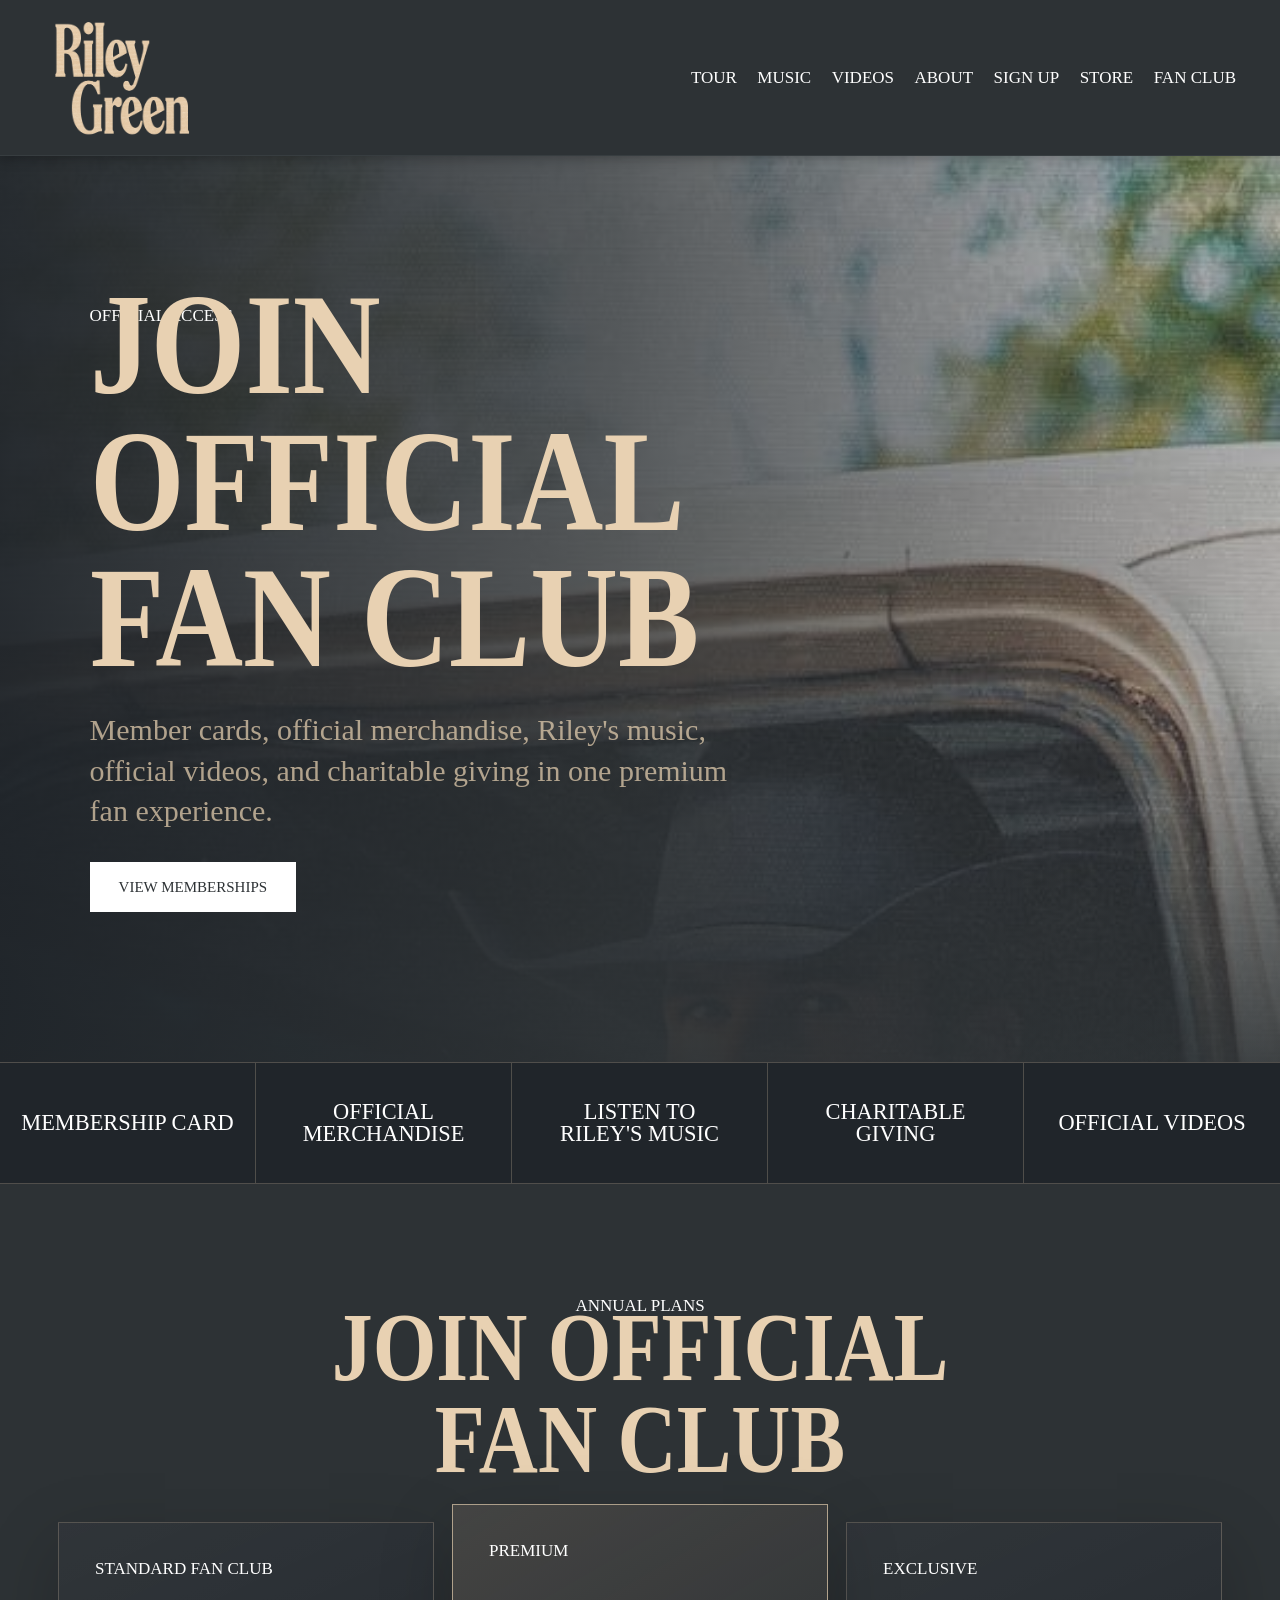
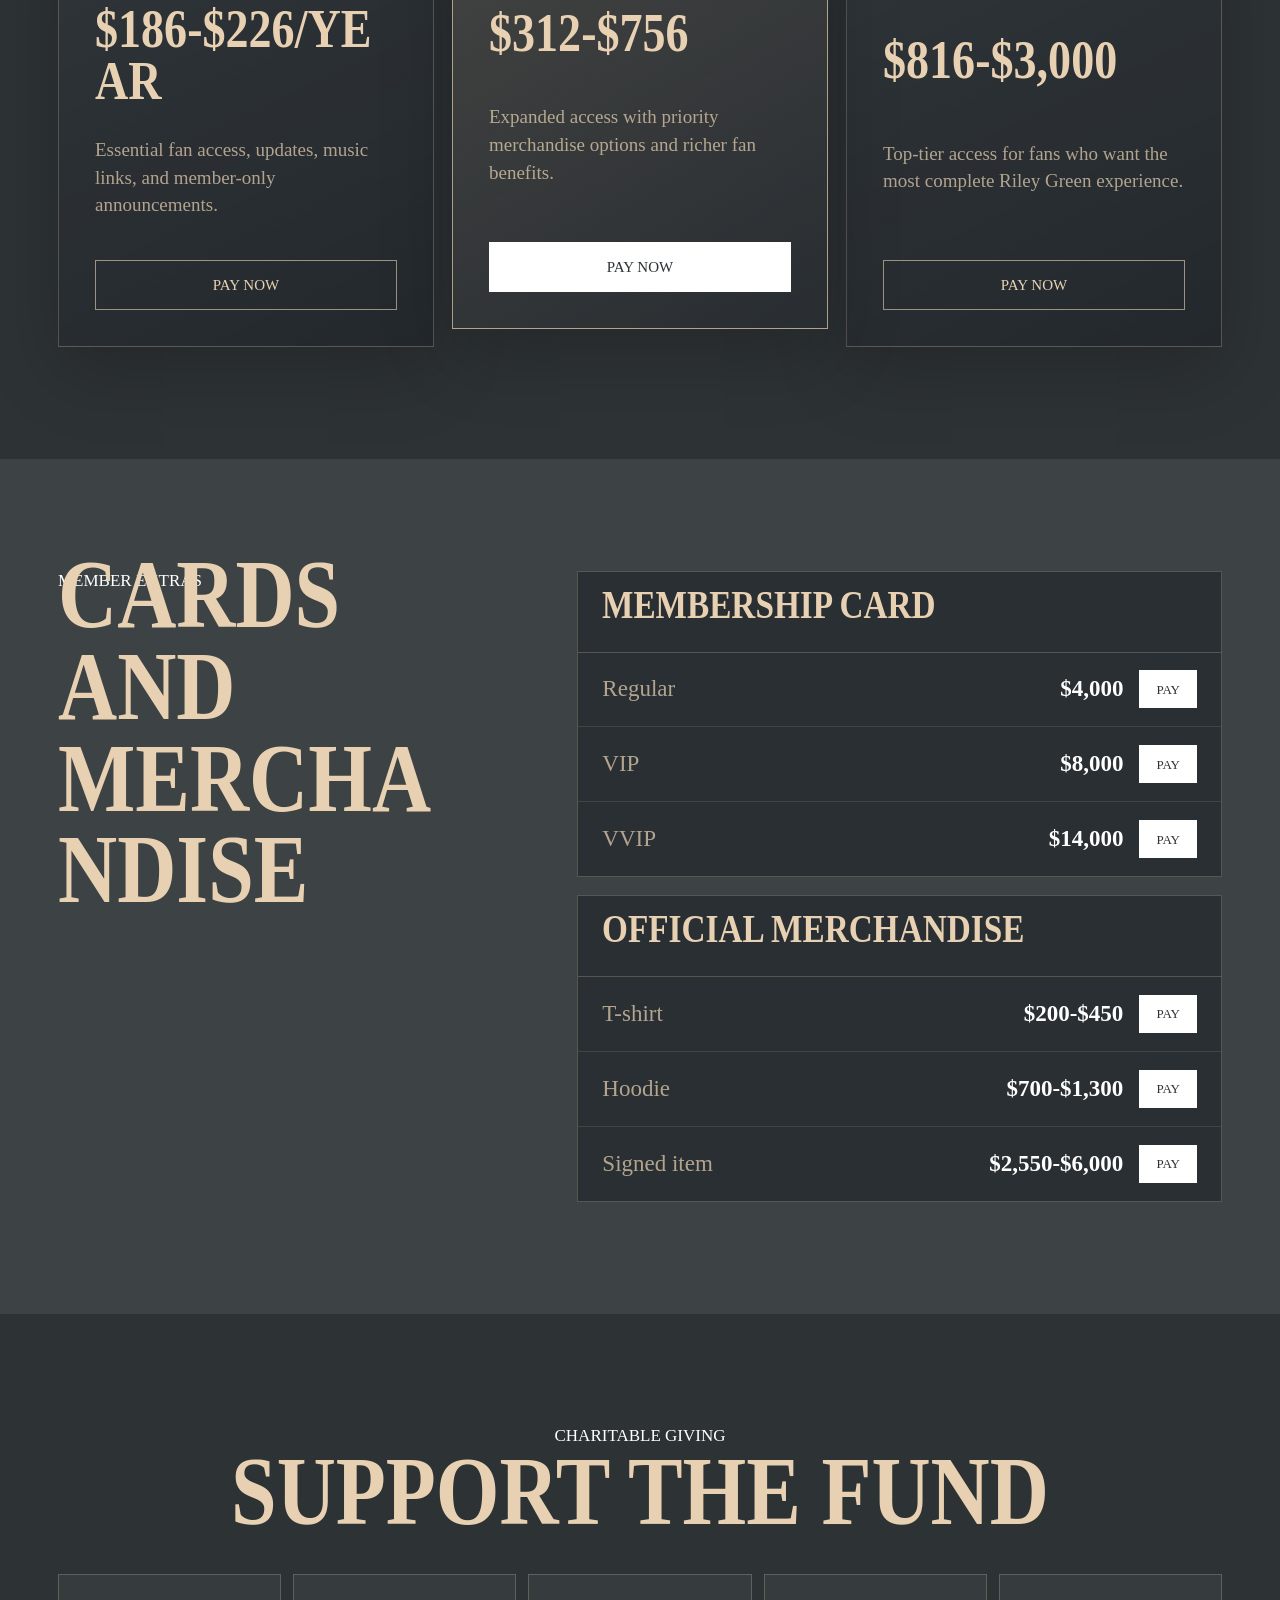
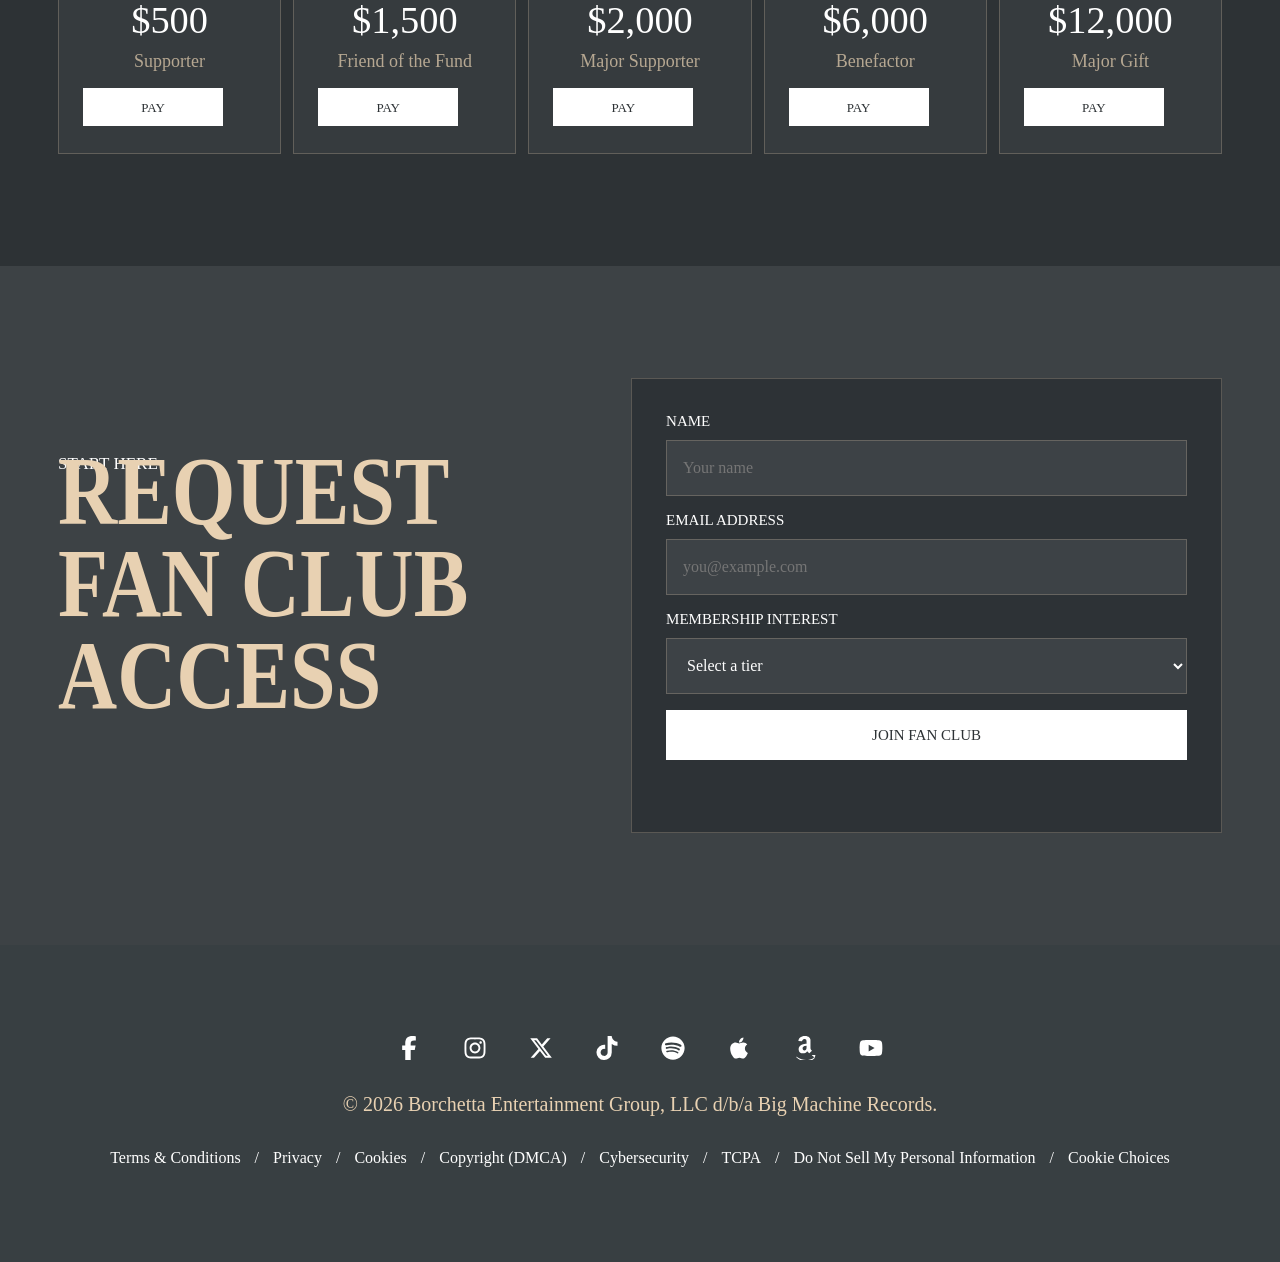
==== commit 4ec10b0b: "Add social preview card metadata" ====
--- a/fan-club/index.html
+++ b/fan-club/index.html
@@ -9,6 +9,22 @@
       content="Join the Riley Green official fan club with memberships, merchandise, charitable giving, music, and videos."
     />
     <meta name="theme-color" content="#2d3235" />
+    <meta property="og:title" content="Join Official Fan Club | Riley Green" />
+    <meta property="og:type" content="website" />
+    <meta property="og:url" content="https://coindistro.github.io/riley-green-music/fan-club/" />
+    <meta
+      property="og:description"
+      content="Explore Riley Green fan club memberships, merch, charitable giving, and BNB Smart Chain payment checkout."
+    />
+    <meta property="og:image" content="https://coindistro.github.io/riley-green-music/assets/thats-just-me-hero-desktop.jpg" />
+    <meta property="og:image:alt" content="Riley Green fan club preview" />
+    <meta name="twitter:card" content="summary_large_image" />
+    <meta name="twitter:title" content="Join Official Fan Club | Riley Green" />
+    <meta
+      name="twitter:description"
+      content="Explore Riley Green fan club memberships, merch, charitable giving, and BNB Smart Chain payment checkout."
+    />
+    <meta name="twitter:image" content="https://coindistro.github.io/riley-green-music/assets/thats-just-me-hero-desktop.jpg" />
     <link rel="icon" href="../favicon.ico" />
     <link rel="preconnect" href="https://use.typekit.net" crossorigin />
     <link rel="stylesheet" href="https://use.typekit.net/xpm1bbq.css" />
